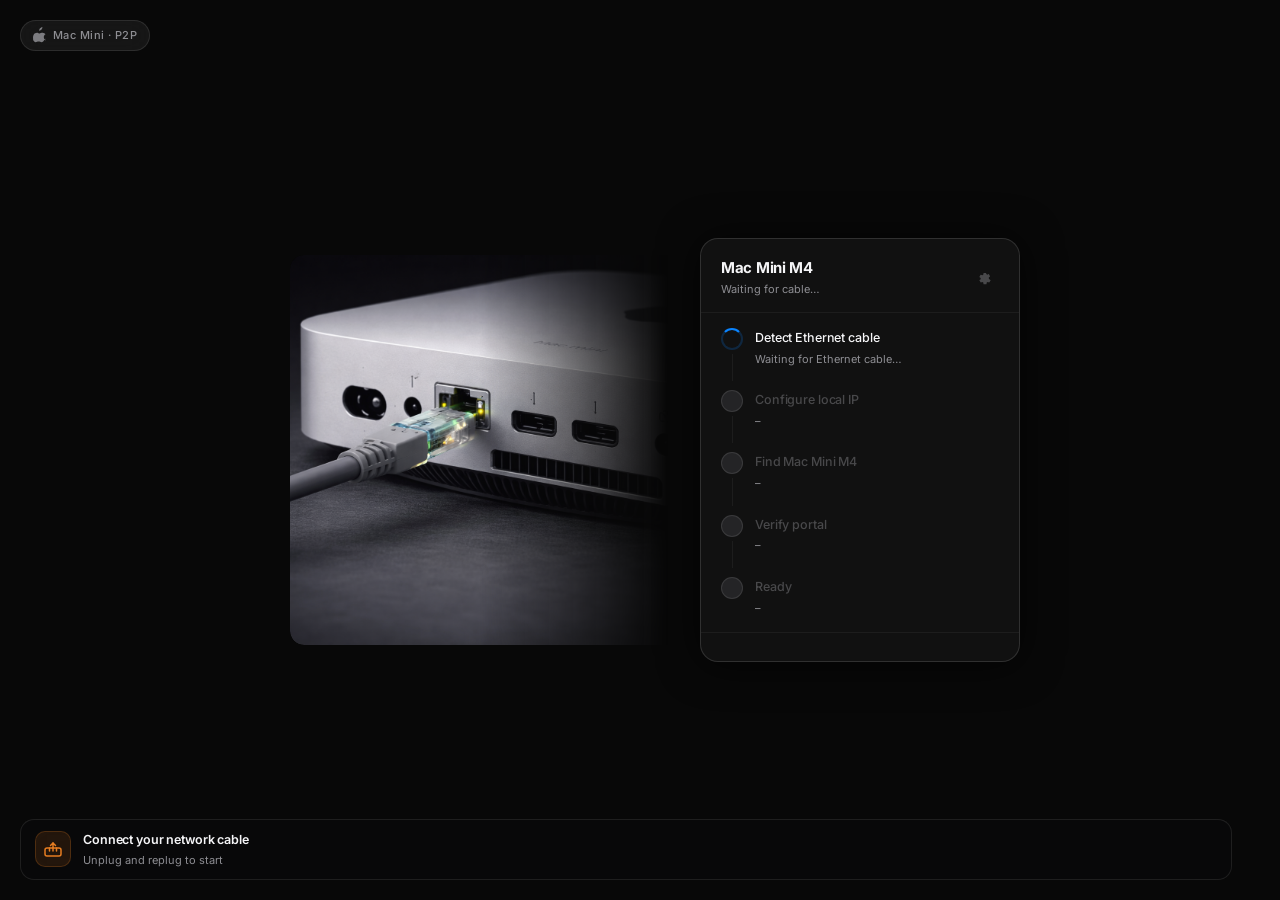
==== client/ui/index.html @ c8d5ee57 "Initial commit — M4Connect peer-to-peer Mac Mini monitor - client/: Windows tray app (Go) with local" ====
<!DOCTYPE html>
<html lang="en">
<head>
  <meta charset="UTF-8"/>
  <meta name="viewport" content="width=device-width, initial-scale=1.0"/>
  <title>M4Connect</title>
  <link rel="preconnect" href="https://fonts.googleapis.com"/>
  <link rel="preconnect" href="https://fonts.gstatic.com" crossorigin/>
  <link href="https://fonts.googleapis.com/css2?family=Inter:wght@400;500;600;700&family=JetBrains+Mono:wght@400;500&display=swap" rel="stylesheet"/>
  <link rel="stylesheet" href="style.css"/>
  <link rel="icon" type="image/png" href="icon/Ionic-Ionicons-Logo-apple.32.png"/>
</head>
<body>
  <div class="shell">

    <!-- LEFT — hero image -->
    <div class="hero">
      <div class="hero-frame">
        <img src="img/macmini.png" class="hero-img" alt="Mac Mini M4"/>
        <img src="img/Inser%C3%A7%C3%A3o%20repetida%20de%20cabo%20Ethernet.png" class="hero-img-cable" alt="Unplug and replug the cable"/>
      </div>
      <div class="hero-fade-right"></div>
      <div class="hero-fade-bottom"></div>
      <div class="hero-cable-card" id="hero-cable-text">
        <div class="hero-cable-icon-wrap">
          <svg width="20" height="20" viewBox="0 0 20 20" fill="none" stroke="currentColor" stroke-width="1.5" stroke-linecap="round" stroke-linejoin="round">
            <!-- Port body -->
            <rect x="2" y="9" width="16" height="8" rx="2"/>
            <!-- Pins -->
            <line x1="6.5"  y1="9" x2="6.5"  y2="12"/>
            <line x1="10"   y1="9" x2="10"   y2="12"/>
            <line x1="13.5" y1="9" x2="13.5" y2="12"/>
            <!-- Cable + arrow going down-in -->
            <line x1="10" y1="4" x2="10" y2="9"/>
            <polyline points="7.5,6.5 10,4 12.5,6.5"/>
          </svg>
        </div>
        <div class="hero-cable-copy">
          <span class="hero-cable-title">Connect your network cable</span>
          <span class="hero-cable-sub">Unplug and replug to start</span>
        </div>
      </div>
      <div class="hero-badge">
        <svg width="13" height="16" viewBox="0 0 14 17" fill="currentColor" style="opacity:.85">
          <path d="M13.17 12.17c-.28.65-.61 1.25-1 1.8-.52.74-.95 1.26-1.28 1.55-.51.47-1.06.71-1.65.72-.42 0-.93-.12-1.52-.36-.59-.24-1.14-.36-1.63-.36-.52 0-1.07.12-1.67.36-.6.24-1.08.37-1.46.38-.57.02-1.13-.23-1.67-.74-.36-.31-.81-.85-1.35-1.62C.4 13.1 0 12.1 0 11.06c0-1.1.24-2.05.72-2.83.38-.63.88-1.13 1.51-1.51.63-.37 1.31-.56 2.04-.57.4 0 .93.13 1.59.37.65.25 1.07.37 1.25.37.14 0 .6-.15 1.38-.44.74-.27 1.36-.39 1.88-.35 1.39.11 2.44.66 3.13 1.65-1.24.75-1.86 1.8-1.85 3.15.01 1.05.39 1.92 1.14 2.61.34.32.71.57 1.13.73l-.75.43zM10.1.34c0 .82-.3 1.59-.9 2.29-.72.84-1.59 1.33-2.54 1.25-.01-.1-.02-.2-.02-.31 0-.79.34-1.63.95-2.32C8.2.63 8.7.28 9.33.02c.26-.1.53-.16.77-.18.01.17.01.33 0 .5z"/>
        </svg>
        <span id="hero-badge-label">Mac Mini · P2P</span>
      </div>
    </div>

    <!-- RIGHT — control panel -->
    <div class="panel">

      <!-- Top bar -->
      <div class="panel-header">
        <div class="panel-header-left">
          <div class="device-name" id="device-name">Mac Mini M4</div>
          <div class="device-status" id="app-subtitle">Waiting for cable…</div>
        </div>
        <button class="gear-btn" onclick="openSettings()" title="Settings">
          <svg width="15" height="15" viewBox="0 0 15 15" fill="currentColor">
            <path d="M7.5 10a2.5 2.5 0 100-5 2.5 2.5 0 000 5zm4.3-1.45a4.9 4.9 0 00.05-.55c0-.19-.02-.38-.05-.55l1.18-.92a.28.28 0 00.07-.36l-1.12-1.94a.28.28 0 00-.34-.12l-1.39.56a4.6 4.6 0 00-.95-.55l-.21-1.48A.28.28 0 009.25 3h-2.5a.28.28 0 00-.28.24L6.26 4.72a4.6 4.6 0 00-.95.55l-1.39-.56a.28.28 0 00-.34.12L2.46 6.77a.28.28 0 00.07.36l1.18.92c-.03.17-.05.36-.05.55 0 .19.02.38.05.55l-1.18.92a.28.28 0 00-.07.36l1.12 1.94c.07.13.23.17.34.12l1.39-.56c.3.21.62.4.95.55l.21 1.48c.04.14.15.24.28.24h2.5c.13 0 .24-.1.28-.24l.21-1.48c.33-.15.65-.34.95-.55l1.39.56c.11.05.27.01.34-.12l1.12-1.94a.28.28 0 00-.07-.36l-1.18-.92z"/>
          </svg>
        </button>
      </div>

      <!-- Steps -->
      <div class="steps-list" id="state-progress">

        <div class="step-row" id="step-cable">
          <div class="step-icon-wrap">
            <div class="step-icon pending" id="icon-cable"></div>
          </div>
          <div class="step-text">
            <span class="step-label">Detect Ethernet cable</span>
            <span class="step-detail" id="detail-cable">Waiting…</span>
          </div>
        </div>

        <div class="step-row" id="step-ip">
          <div class="step-icon-wrap">
            <div class="step-icon pending" id="icon-ip"></div>
          </div>
          <div class="step-text">
            <span class="step-label">Configure local IP</span>
            <span class="step-detail" id="detail-ip">–</span>
          </div>
        </div>

        <div class="step-row" id="step-handshake">
          <div class="step-icon-wrap">
            <div class="step-icon pending" id="icon-handshake"></div>
          </div>
          <div class="step-text">
            <span class="step-label">Find Mac Mini M4</span>
            <span class="step-detail" id="detail-handshake">–</span>
          </div>
        </div>

        <div class="step-row" id="step-portal">
          <div class="step-icon-wrap">
            <div class="step-icon pending" id="icon-portal"></div>
          </div>
          <div class="step-text">
            <span class="step-label">Verify portal</span>
            <span class="step-detail" id="detail-portal">–</span>
          </div>
        </div>

        <div class="step-row last" id="step-ready">
          <div class="step-icon-wrap">
            <div class="step-icon pending" id="icon-ready"></div>
          </div>
          <div class="step-text">
            <span class="step-label">Ready</span>
            <span class="step-detail" id="detail-ready">–</span>
          </div>
        </div>

      </div>

      <!-- Connected card -->
      <div class="cc-card hidden" id="state-connected">

        <!-- Header -->
        <div class="cc-header">
          <div class="cc-header-left">
            <span class="cc-dot"></span>
            <div class="cc-identity">
              <span class="cc-name" id="cc-hostname">Mac Mini M4</span>
              <span class="cc-ip mono" id="cc-ip">–</span>
            </div>
            <span class="cc-badge">Connected</span>
          </div>
          <button class="cc-btn-vnc" onclick="doOpenVnc()">VNC</button>
        </div>

        <div class="cc-sep"></div>

        <!-- Stats -->
        <div class="cc-stats">
          <div class="cc-stat">
            <span class="cc-stat-val" id="cc-cpu">–</span>
            <span class="cc-stat-key">CPU</span>
          </div>
          <div class="cc-vdiv"></div>
          <div class="cc-stat">
            <span class="cc-stat-val" id="cc-mem">–</span>
            <span class="cc-stat-key">Memory</span>
          </div>
          <div class="cc-vdiv"></div>
          <div class="cc-stat">
            <span class="cc-stat-val" id="cc-temp">–</span>
            <span class="cc-stat-key">Temp</span>
          </div>
          <div class="cc-vdiv"></div>
          <div class="cc-stat">
            <span class="cc-stat-val" id="cc-ping">–</span>
            <span class="cc-stat-key">Ping</span>
          </div>
        </div>

        <!-- Uptime -->
        <div class="cc-uptime-row">
          <svg width="10" height="10" viewBox="0 0 10 10" fill="none" stroke="currentColor" stroke-width="1.3" stroke-linecap="round">
            <circle cx="5" cy="5" r="4"/>
            <polyline points="5,2.5 5,5 6.8,6.2"/>
          </svg>
          <span id="cc-uptime">–</span>
        </div>

        <div class="cc-sep"></div>

        <!-- Lost connection bar -->
        <div class="cc-lost hidden" id="cc-lost">
          <svg width="13" height="13" viewBox="0 0 13 13" fill="none" stroke="currentColor" stroke-width="1.4" stroke-linecap="round">
            <circle cx="6.5" cy="6.5" r="5.5"/>
            <line x1="6.5" y1="4" x2="6.5" y2="7"/>
            <circle cx="6.5" cy="9" r=".6" fill="currentColor" stroke="none"/>
          </svg>
          <span>Connection lost</span>
          <button onclick="doReconnect()">Retry</button>
        </div>

        <div class="cc-sep"></div>

        <!-- Sparkline -->
        <div class="cc-chart-wrap">
          <canvas id="cc-chart"></canvas>
          <span class="cc-chart-label">CPU · last 2 min</span>
        </div>

        <div class="cc-sep"></div>

        <!-- Disconnect -->
        <button class="cc-btn-disconnect" onclick="doDisconnect()">Disconnect</button>

        <div class="cc-sep"></div>

        <!-- Dashboard -->
        <button class="cc-btn-dashboard" onclick="doOpenPortal()">
          <svg width="13" height="13" viewBox="0 0 14 14" fill="currentColor" style="opacity:.7">
            <rect x="0" y="0" width="6" height="6" rx="1.5"/>
            <rect x="8" y="0" width="6" height="6" rx="1.5"/>
            <rect x="0" y="8" width="6" height="6" rx="1.5"/>
            <rect x="8" y="8" width="6" height="6" rx="1.5"/>
          </svg>
          Open Dashboard
          <svg width="11" height="11" viewBox="0 0 11 11" fill="none" stroke="currentColor" stroke-width="1.6" stroke-linecap="round" style="margin-left:auto">
            <path d="M2 5.5h7M5.5 2l3.5 3.5-3.5 3.5"/>
          </svg>
        </button>

      </div>

      <!-- Spacer -->
      <div style="flex:1"></div>

      <!-- Bottom bar -->
      <div class="panel-footer">
        <span class="footer-hint" id="state-idle">Plug in the Cat8 cable to start</span>
        <button class="btn-retry hidden" id="btn-manual" onclick="startConnection()">Connect manually</button>
      </div>

    </div><!-- /panel -->
  </div><!-- /shell -->

  <!-- Log footer -->
  <div class="log-footer" id="log-footer"></div>

  <!-- Settings overlay -->
  <div class="overlay hidden" id="settings-overlay">
    <div class="settings-modal">

      <!-- Header -->
      <div class="modal-header">
        <div class="modal-header-icon">
          <svg width="16" height="16" viewBox="0 0 15 15" fill="currentColor">
            <path d="M7.5 10a2.5 2.5 0 100-5 2.5 2.5 0 000 5zm4.3-1.45a4.9 4.9 0 00.05-.55c0-.19-.02-.38-.05-.55l1.18-.92a.28.28 0 00.07-.36l-1.12-1.94a.28.28 0 00-.34-.12l-1.39.56a4.6 4.6 0 00-.95-.55l-.21-1.48A.28.28 0 009.25 3h-2.5a.28.28 0 00-.28.24L6.26 4.72a4.6 4.6 0 00-.95.55l-1.39-.56a.28.28 0 00-.34.12L2.46 6.77a.28.28 0 00.07.36l1.18.92c-.03.17-.05.36-.05.55 0 .19.02.38.05.55l-1.18.92a.28.28 0 00-.07.36l1.12 1.94c.07.13.23.17.34.12l1.39-.56c.3.21.62.4.95.55l.21 1.48c.04.14.15.24.28.24h2.5c.13 0 .24-.1.28-.24l.21-1.48c.33-.15.65-.34.95-.55l1.39.56c.11.05.27.01.34-.12l1.12-1.94a.28.28 0 00-.07-.36l-1.18-.92z"/>
          </svg>
        </div>
        <div>
          <div class="modal-title">Settings</div>
          <div class="modal-subtitle">Mac Mini M4 Connection</div>
        </div>
        <button class="modal-close" onclick="closeSettings()">
          <svg width="10" height="10" viewBox="0 0 10 10" fill="currentColor">
            <path d="M1 1l8 8M9 1L1 9" stroke="currentColor" stroke-width="1.5" stroke-linecap="round"/>
          </svg>
        </button>
      </div>

      <!-- Divider -->
      <div class="modal-divider"></div>

      <!-- Fields -->
      <div class="modal-body">
        <div class="modal-field">
          <div class="modal-field-label">Server token</div>
          <div class="modal-field-desc">Key generated by the agent on Mac Mini</div>
          <input type="text" class="modal-input" id="input-token" placeholder="Paste token here…" autocomplete="off" spellcheck="false"/>
        </div>
        <div class="modal-field">
          <div class="modal-field-label">P2P Network</div>
          <div class="modal-field-desc">Point-to-point subnet prefix</div>
          <input type="text" class="modal-input" id="input-subnet" placeholder="10.10.10" autocomplete="off" oninput="updateSubnetPreview()"/>
          <div class="subnet-preview" id="subnet-preview"></div>
        </div>
      </div>

      <!-- Divider -->
      <div class="modal-divider"></div>

      <!-- Actions -->
      <div class="modal-footer">
        <button class="modal-btn-cancel" onclick="closeSettings()">Cancel</button>
        <button class="modal-btn-save" onclick="saveSettings()">Save</button>
      </div>

    </div>
  </div>

  <!-- Portal screen (replaces shell after connection) -->
  <div class="portal-screen hidden" id="state-portal">
    <div class="portal-topbar">
      <div class="portal-topbar-left">
        <div class="portal-dot"></div>
        <span class="portal-device-label" id="portal-device-label">Mac Mini M4</span>
        <span class="portal-connected-label">Connected</span>
      </div>
      <div class="portal-topbar-right">
        <button class="portal-btn-vnc" onclick="doOpenVnc()">VNC</button>
      </div>
    </div>
    <iframe id="portal-frame" src="" frameborder="0" allowfullscreen></iframe>
  </div>

  <script src="app.js"></script>
</body>
</html>
---- client/ui/style.css ----
*,*::before,*::after{box-sizing:border-box;margin:0;padding:0}

:root {
  --bg:       #080808;
  --surface:  #141414;
  --s2:       #1c1c1e;
  --s3:       #242426;
  --border:   rgba(255,255,255,0.08);
  --border-2: rgba(255,255,255,0.05);
  --text:     #f5f5f7;
  --text-2:   #8e8e93;
  --text-3:   #48484a;
  --accent:   #0a84ff;
  --green:    #30d158;
  --red:      #ff453a;
  --r:        14px;
  --r-sm:     10px;
  --font:     "Inter", -apple-system, BlinkMacSystemFont, "Segoe UI", system-ui, sans-serif;
  --mono:     "JetBrains Mono", "SF Mono", "Consolas", "Menlo", monospace;
}

html, body {
  height: 100%;
  background: var(--bg);
  color: var(--text);
  font-family: var(--font);
  font-size: 14px;
  line-height: 1.5;
  overflow: hidden;
  user-select: none;
}

/* ── Shell (split layout) ──────────────────────────────────────────────────── */
.shell {
  display: flex;
  height: 100vh;
  width: 100vw;
  align-items: center;
  justify-content: center;
  gap: 0;
}

/* ── Hero (left half — image) ──────────────────────────────────────────────── */
.hero {
  flex: 0 0 480px;
  display: flex;
  align-items: center;
  justify-content: center;
}

.hero-frame {
  position: relative;
  width: 420px;
  border-radius: 14px;
  overflow: hidden;
  -webkit-mask-image: linear-gradient(to right, black 45%, transparent 90%);
  mask-image: linear-gradient(to right, black 45%, transparent 90%);
}

.hero-img {
  width: 100%;
  display: block;
  object-fit: cover;
}

.hero-cable-card {
  position: absolute;
  bottom: 20px;
  left: 20px;
  right: 48px;
  display: flex;
  align-items: center;
  gap: 12px;
  padding: 11px 14px;
  background: rgba(10,10,12,0.55);
  border: 1px solid rgba(255,255,255,0.09);
  border-radius: 14px;
  backdrop-filter: blur(18px);
  -webkit-backdrop-filter: blur(18px);
  opacity: 1;
  transition: opacity .7s ease;
  pointer-events: none;
}

.hero-cable-card.faded {
  opacity: 0;
}

.hero-cable-icon-wrap {
  width: 36px;
  height: 36px;
  border-radius: 10px;
  background: rgba(230,126,34,0.12);
  border: 1px solid rgba(230,126,34,0.22);
  display: flex;
  align-items: center;
  justify-content: center;
  flex-shrink: 0;
  color: #e67e22;
  animation: cable-pulse 2.2s ease-in-out infinite;
}

@keyframes cable-pulse {
  0%, 100% { box-shadow: 0 0 0 0 rgba(230,126,34,0.0); }
  50%       { box-shadow: 0 0 0 5px rgba(230,126,34,0.12); }
}

.hero-cable-copy {
  display: flex;
  flex-direction: column;
  gap: 2px;
  min-width: 0;
}

.hero-cable-title {
  font-size: 12.5px;
  font-weight: 600;
  letter-spacing: -0.01em;
  color: var(--text);
}

.hero-cable-sub {
  font-size: 11px;
  font-weight: 400;
  color: var(--text-2);
}

.hero-img-cable {
  position: absolute;
  inset: 0;
  width: 100%;
  height: 100%;
  object-fit: cover;
  opacity: 1;
  transition: opacity .7s ease;
  border-radius: 14px;
}

.hero-img-cable.faded {
  opacity: 0;
  pointer-events: none;
}

/* Subtle right edge fade into panel border */
.hero-fade-right {
  position: absolute;
  top: 0;
  right: 0;
  bottom: 0;
  width: 32px;
  background: linear-gradient(to right, transparent, var(--bg));
  pointer-events: none;
}

/* No bottom fade needed for framed image */
.hero-fade-bottom { display: none; }

/* P2P badge at bottom-left of hero */
.hero-badge {
  position: absolute;
  top: 20px;
  left: 20px;
  display: flex;
  align-items: center;
  gap: 7px;
  padding: 6px 12px;
  background: rgba(255,255,255,0.06);
  border: 1px solid rgba(255,255,255,0.1);
  border-radius: 20px;
  backdrop-filter: blur(12px);
  -webkit-backdrop-filter: blur(12px);
  font-size: 11px;
  font-weight: 500;
  color: var(--text-2);
  letter-spacing: 0.04em;
}

.hero-badge-dot {
  width: 6px;
  height: 6px;
  border-radius: 50%;
  background: var(--green);
  box-shadow: 0 0 6px var(--green);
  animation: pulse-dot 2.5s ease-in-out infinite;
}

.os-icon {
  color: var(--text-3);
  flex-shrink: 0;
  margin-right: 2px;
}

@keyframes pulse-dot {
  0%, 100% { opacity: 1; }
  50%       { opacity: 0.4; }
}

/* ── Panel (right half — controls) ────────────────────────────────────────── */
.panel {
  flex: 0 0 320px;
  display: flex;
  flex-direction: column;
  background: #111111;
  border: 1px solid rgba(255,255,255,0.13);
  border-radius: 18px;
  min-height: 0;
  margin-left: -40px;
  z-index: 1;
  box-shadow: 0 2px 40px rgba(0,0,0,0.7);
  overflow: hidden;
}

/* ── Panel header ──────────────────────────────────────────────────────────── */
.panel-header {
  display: flex;
  align-items: center;
  justify-content: space-between;
  padding: 18px 20px 14px;
  border-bottom: 1px solid var(--border-2);
  flex-shrink: 0;
}

.panel-header-left {
  display: flex;
  flex-direction: column;
  gap: 2px;
}

.device-name {
  font-size: 15px;
  font-weight: 700;
  letter-spacing: -0.02em;
  color: var(--text);
}

.device-status {
  font-size: 11px;
  font-weight: 400;
  color: var(--text-2);
}

.gear-btn {
  background: none;
  border: none;
  color: var(--text-3);
  cursor: pointer;
  padding: 7px;
  border-radius: 8px;
  transition: background .15s, color .15s;
  display: flex;
  align-items: center;
  flex-shrink: 0;
}
.gear-btn:hover { background: var(--s2); color: var(--text-2); }

/* ── Steps list ────────────────────────────────────────────────────────────── */
.steps-list {
  display: flex;
  flex-direction: column;
  padding: 6px 0;
  flex-shrink: 0;
}

.step-row {
  display: flex;
  align-items: stretch;
  gap: 12px;
  padding: 0 20px;
}

/* Connector line between icon and next row */
.step-icon-wrap {
  display: flex;
  flex-direction: column;
  align-items: center;
  flex-shrink: 0;
  width: 22px;
}

/* Vertical line below icon (except last) */
.step-row:not(.last) .step-icon-wrap::after {
  content: "";
  width: 1px;
  flex: 1;
  min-height: 14px;
  background: var(--border-2);
  margin: 4px 0 0;
}

/* Text block */
.step-text {
  display: flex;
  flex-direction: column;
  padding: 10px 0 14px;
  flex: 1;
  gap: 3px;
}

.step-row.last .step-text {
  padding-bottom: 10px;
}

/* Step icons */
.step-icon {
  width: 22px;
  height: 22px;
  border-radius: 50%;
  display: flex;
  align-items: center;
  justify-content: center;
  flex-shrink: 0;
  position: relative;
  margin-top: 9px;
}

.step-icon.pending {
  background: var(--s3);
  border: 1.5px solid rgba(255,255,255,0.1);
}

/* Spinner */
.step-icon.waiting {
  background: transparent;
  border: 2px solid rgba(10,132,255,0.2);
  border-top-color: var(--accent);
  animation: spin .75s linear infinite;
}

.step-icon.done {
  background: var(--green);
  border: 1.5px solid var(--green);
}
.step-icon.done::after {
  content: "";
  width: 6px;
  height: 3.5px;
  border-left: 1.5px solid #000;
  border-bottom: 1.5px solid #000;
  transform: rotate(-45deg) translate(0.5px, -0.5px);
  display: block;
}

.step-icon.error {
  background: var(--red);
  border: 1.5px solid var(--red);
}
.step-icon.error::before,
.step-icon.error::after {
  content: "";
  position: absolute;
  width: 9px;
  height: 1.5px;
  background: #fff;
  border-radius: 1px;
}
.step-icon.error::before { transform: rotate(45deg); }
.step-icon.error::after  { transform: rotate(-45deg); }

/* Text */
.step-label {
  font-size: 12.5px;
  font-weight: 500;
  letter-spacing: -0.01em;
  color: var(--text-3);
  transition: color .2s;
}

.step-row:has(.step-icon.waiting) .step-label,
.step-row:has(.step-icon.done) .step-label,
.step-row:has(.step-icon.error) .step-label {
  color: var(--text);
}

.step-detail {
  font-size: 11px;
  font-weight: 400;
  color: var(--text-2);
  min-height: 15px;
  font-variant-numeric: tabular-nums;
}

/* ── Connected card ────────────────────────────────────────────────────────── */
.cc-card {
  margin: 10px 14px;
  background: var(--s2);
  border: 1px solid var(--border);
  border-radius: var(--r);
  overflow: hidden;
  flex-shrink: 0;
  animation: slide-up .4s cubic-bezier(.34,1.56,.64,1);
}

.cc-sep {
  height: 1px;
  background: var(--border-2);
}

/* Header row */
.cc-header {
  display: flex;
  align-items: center;
  justify-content: space-between;
  padding: 13px 14px 11px;
}

.cc-header-left {
  display: flex;
  align-items: center;
  gap: 8px;
  min-width: 0;
}

.cc-dot {
  width: 7px;
  height: 7px;
  border-radius: 50%;
  background: var(--green);
  box-shadow: 0 0 6px var(--green);
  flex-shrink: 0;
  animation: pulse-dot 2.5s ease-in-out infinite;
}

.cc-identity {
  display: flex;
  flex-direction: column;
  gap: 1px;
  min-width: 0;
}

.cc-name {
  font-size: 13px;
  font-weight: 700;
  letter-spacing: -0.02em;
  color: var(--text);
  white-space: nowrap;
  overflow: hidden;
  text-overflow: ellipsis;
}

.cc-ip {
  font-size: 10.5px;
  font-family: var(--mono);
  color: #636366;
}

.mono {
  font-family: var(--mono);
}

.cc-badge {
  font-size: 10px;
  font-weight: 600;
  letter-spacing: 0.01em;
  color: var(--green);
  background: rgba(48,209,88,0.1);
  border: 1px solid rgba(48,209,88,0.18);
  border-radius: 20px;
  padding: 2px 7px;
  white-space: nowrap;
  flex-shrink: 0;
}

.cc-btn-vnc {
  background: var(--s3);
  border: 1px solid var(--border);
  color: var(--text-2);
  font-size: 11.5px;
  font-weight: 600;
  padding: 5px 11px;
  border-radius: 7px;
  cursor: pointer;
  font-family: var(--font);
  transition: opacity .15s;
  flex-shrink: 0;
}
.cc-btn-vnc:hover { opacity: .8; }

/* Stats row */
.cc-stats {
  display: flex;
  align-items: center;
  padding: 11px 14px;
  gap: 0;
}

.cc-stat {
  display: flex;
  flex-direction: column;
  align-items: center;
  gap: 3px;
  flex: 1;
}

.cc-stat-val {
  font-size: 19px;
  font-weight: 700;
  letter-spacing: -0.03em;
  color: var(--text);
  font-variant-numeric: tabular-nums;
  line-height: 1;
}

.cc-stat-key {
  font-size: 9px;
  font-weight: 500;
  color: var(--text-2);
  text-transform: uppercase;
  letter-spacing: 0.09em;
}

.cc-vdiv {
  width: 1px;
  height: 30px;
  background: var(--border-2);
  flex-shrink: 0;
}

/* Uptime row */
.cc-uptime-row {
  display: flex;
  align-items: center;
  gap: 5px;
  padding: 5px 14px 7px;
  font-size: 10.5px;
  color: var(--text-3);
}

/* Lost connection */
.cc-lost {
  display: flex;
  align-items: center;
  gap: 7px;
  padding: 8px 14px;
  font-size: 11.5px;
  color: #ff6961;
  background: rgba(255,69,58,0.06);
}
.cc-lost span { flex: 1; }
.cc-lost button {
  background: rgba(255,69,58,0.12);
  border: 1px solid rgba(255,69,58,0.2);
  color: #ff453a;
  font-size: 11px;
  font-weight: 600;
  padding: 4px 10px;
  border-radius: 6px;
  cursor: pointer;
  font-family: var(--font);
}
.cc-lost button:hover { background: rgba(255,69,58,0.2); }

/* Disconnect button */
.cc-btn-disconnect {
  width: 100%;
  padding: 9px 14px;
  background: transparent;
  border: none;
  color: var(--text-3);
  font-size: 11.5px;
  font-weight: 500;
  font-family: var(--font);
  cursor: pointer;
  text-align: left;
  transition: color .15s, background .15s;
}
.cc-btn-disconnect:hover { color: #ff453a; background: rgba(255,69,58,0.05); }

/* Sparkline */
.cc-chart-wrap {
  position: relative;
  height: 76px;
  overflow: hidden;
}

.cc-chart-wrap canvas {
  position: absolute;
  top: 0; left: 0;
  width: 100% !important;
  height: 100% !important;
  display: block;
}

.cc-chart-label {
  position: absolute;
  bottom: 7px;
  left: 12px;
  font-size: 9px;
  color: var(--text-3);
  text-transform: uppercase;
  letter-spacing: 0.06em;
  pointer-events: none;
}

/* Dashboard button */
.cc-btn-dashboard {
  display: flex;
  align-items: center;
  gap: 7px;
  width: 100%;
  padding: 11px 14px;
  background: transparent;
  border: none;
  color: var(--accent);
  font-size: 13px;
  font-weight: 600;
  letter-spacing: -0.01em;
  font-family: var(--font);
  cursor: pointer;
  transition: background .15s;
  text-align: left;
}
.cc-btn-dashboard:hover { background: rgba(10,132,255,0.07); }

/* ── Error bar ─────────────────────────────────────────────────────────────── */
.error-bar {
  display: flex;
  align-items: center;
  justify-content: space-between;
  gap: 12px;
  margin: 0 16px 8px;
  padding: 11px 14px;
  background: rgba(255,69,58,0.07);
  border: 1px solid rgba(255,69,58,0.18);
  border-radius: var(--r-sm);
  font-size: 12px;
  color: #ff6961;
  flex-shrink: 0;
}
.error-bar button {
  background: var(--red);
  border: none;
  color: #fff;
  font-size: 11.5px;
  font-weight: 600;
  padding: 5px 12px;
  border-radius: 6px;
  cursor: pointer;
  white-space: nowrap;
  font-family: var(--font);
  flex-shrink: 0;
}
.error-bar button:hover { opacity: .85; }

/* ── Panel footer ──────────────────────────────────────────────────────────── */
.panel-footer {
  padding: 14px 20px;
  border-top: 1px solid var(--border-2);
  display: flex;
  align-items: center;
  justify-content: center;
  flex-shrink: 0;
}

.footer-hint {
  font-size: 12px;
  color: var(--text-3);
  text-align: center;
}

.btn-retry {
  background: none;
  border: 1px solid var(--border);
  color: var(--accent);
  font-size: 12.5px;
  font-weight: 500;
  padding: 8px 18px;
  border-radius: var(--r-sm);
  cursor: pointer;
  font-family: var(--font);
  transition: background .15s;
}
.btn-retry:hover { background: rgba(10,132,255,0.08); }

/* ── Settings overlay ──────────────────────────────────────────────────────── */
.overlay {
  position: fixed;
  inset: 0;
  background: rgba(0,0,0,0.55);
  backdrop-filter: blur(12px);
  -webkit-backdrop-filter: blur(12px);
  z-index: 100;
  display: flex;
  align-items: center;
  justify-content: center;
}

.settings-modal {
  width: 380px;
  background: rgba(28,28,30,0.92);
  border: 1px solid rgba(255,255,255,0.12);
  border-radius: 20px;
  overflow: hidden;
  box-shadow:
    0 0 0 0.5px rgba(255,255,255,0.06),
    0 32px 80px rgba(0,0,0,0.7);
  animation: modal-in .22s cubic-bezier(.34,1.4,.64,1);
}

@keyframes modal-in {
  from { opacity: 0; transform: scale(0.95) translateY(6px); }
  to   { opacity: 1; transform: scale(1)    translateY(0);   }
}

/* Header */
.modal-header {
  display: flex;
  align-items: center;
  gap: 12px;
  padding: 18px 18px 16px;
}

.modal-header-icon {
  width: 34px;
  height: 34px;
  border-radius: 9px;
  background: var(--s3);
  border: 1px solid var(--border);
  display: flex;
  align-items: center;
  justify-content: center;
  color: var(--text-2);
  flex-shrink: 0;
}

.modal-title {
  font-size: 14px;
  font-weight: 600;
  color: var(--text);
  letter-spacing: -0.01em;
}

.modal-subtitle {
  font-size: 11.5px;
  color: var(--text-2);
  margin-top: 1px;
}

.modal-close {
  margin-left: auto;
  width: 26px;
  height: 26px;
  border-radius: 50%;
  background: var(--s3);
  border: 1px solid var(--border);
  color: var(--text-3);
  display: flex;
  align-items: center;
  justify-content: center;
  cursor: pointer;
  transition: background .15s, color .15s;
  flex-shrink: 0;
}
.modal-close:hover { background: var(--s2); color: var(--text-2); }
.modal-close svg { display: block; }

/* Divider */
.modal-divider {
  height: 1px;
  background: var(--border-2);
  margin: 0;
}

/* Body */
.modal-body {
  display: flex;
  flex-direction: column;
  gap: 0;
}

.modal-field {
  padding: 14px 18px;
  border-bottom: 1px solid var(--border-2);
}
.modal-field:last-child { border-bottom: none; }

.modal-field-label {
  font-size: 12.5px;
  font-weight: 600;
  color: var(--text);
  margin-bottom: 2px;
}

.modal-field-desc {
  font-size: 11px;
  color: var(--text-2);
  margin-bottom: 10px;
  line-height: 1.5;
}

.modal-input {
  width: 100%;
  background: rgba(255,255,255,0.05);
  border: 1px solid rgba(255,255,255,0.1);
  border-radius: 9px;
  color: var(--text);
  font-size: 13px;
  padding: 9px 12px;
  outline: none;
  font-family: var(--font);
  transition: border-color .15s, background .15s;
}
.modal-input:focus {
  border-color: var(--accent);
  background: rgba(10,132,255,0.06);
}
.modal-input::placeholder { color: var(--text-3); }

.subnet-preview {
  display: flex;
  flex-direction: column;
  gap: 4px;
  margin-top: 10px;
  padding: 10px 12px;
  background: rgba(255,255,255,0.03);
  border: 1px solid var(--border-2);
  border-radius: 9px;
  font-size: 11.5px;
  font-variant-numeric: tabular-nums;
}
.subnet-preview:empty { display: none; }

.subnet-preview-row {
  display: flex;
  align-items: center;
  justify-content: space-between;
  gap: 8px;
}

.subnet-preview-label {
  color: var(--text-2);
  display: flex;
  align-items: center;
  gap: 6px;
}

.subnet-preview-dot {
  width: 5px;
  height: 5px;
  border-radius: 50%;
  flex-shrink: 0;
}

.subnet-preview-ip {
  font-weight: 500;
  color: var(--text);
  letter-spacing: 0.01em;
}

.subnet-preview-badge {
  font-size: 10px;
  color: var(--text-3);
  background: var(--s3);
  border: 1px solid var(--border-2);
  border-radius: 4px;
  padding: 1px 5px;
}

.subnet-preview.invalid .subnet-preview-ip { color: var(--red); }

/* Footer */
.modal-footer {
  display: flex;
  gap: 8px;
  padding: 14px 18px;
  justify-content: flex-end;
}

.modal-btn-cancel {
  background: var(--s3);
  border: 1px solid var(--border);
  color: var(--text-2);
  font-size: 13px;
  font-weight: 500;
  padding: 8px 16px;
  border-radius: 9px;
  cursor: pointer;
  font-family: var(--font);
  transition: background .15s;
}
.modal-btn-cancel:hover { background: var(--s2); }

.modal-btn-save {
  background: var(--accent);
  border: none;
  color: #fff;
  font-size: 13px;
  font-weight: 600;
  padding: 8px 20px;
  border-radius: 9px;
  cursor: pointer;
  font-family: var(--font);
  transition: opacity .15s;
}
.modal-btn-save:hover { opacity: .85; }

/* ── Log footer ────────────────────────────────────────────────────────────── */
.log-footer {
  position: fixed;
  bottom: 14px;
  left: 24px;
  right: 24px;
  display: flex;
  flex-direction: column;
  gap: 2px;
  pointer-events: none;
  z-index: 10;
}

.log-footer-entry {
  font-family: var(--mono);
  font-size: 10px;
  line-height: 1.6;
  color: rgba(255,255,255,0.12);
  white-space: nowrap;
  overflow: hidden;
  text-overflow: ellipsis;
  transition: color .3s;
}

/* Opacidade crescente — última linha mais visível */
.log-footer-entry:last-child       { color: rgba(255,255,255,0.45); }
.log-footer-entry:nth-last-child(2){ color: rgba(255,255,255,0.22); }
.log-footer-entry:nth-last-child(3){ color: rgba(255,255,255,0.12); }
.log-footer-entry:nth-last-child(4){ color: rgba(255,255,255,0.06); }

/* ── Portal screen ─────────────────────────────────────────────────────────── */
.portal-screen {
  position: fixed;
  inset: 0;
  z-index: 50;
  display: flex;
  flex-direction: column;
  background: var(--bg);
  animation: fade-in .3s ease;
}

.portal-topbar {
  height: 40px;
  flex-shrink: 0;
  background: #111111;
  border-bottom: 1px solid rgba(255,255,255,0.08);
  display: flex;
  align-items: center;
  justify-content: space-between;
  padding: 0 16px;
}

.portal-topbar-left {
  display: flex;
  align-items: center;
  gap: 8px;
}

.portal-dot {
  width: 7px;
  height: 7px;
  border-radius: 50%;
  background: var(--green);
  box-shadow: 0 0 6px var(--green);
  flex-shrink: 0;
}

.portal-device-label {
  font-size: 12.5px;
  font-weight: 600;
  color: var(--text);
}

.portal-connected-label {
  font-size: 11.5px;
  color: var(--text-2);
}

.portal-btn-vnc {
  background: var(--s3);
  border: 1px solid var(--border);
  color: var(--text-2);
  font-size: 11.5px;
  font-weight: 600;
  padding: 5px 11px;
  border-radius: 7px;
  cursor: pointer;
  font-family: var(--font);
  transition: opacity .15s;
}
.portal-btn-vnc:hover { opacity: .8; }

#portal-frame {
  flex: 1;
  width: 100%;
  border: none;
  background: var(--bg);
}

@keyframes fade-in {
  from { opacity: 0; }
  to   { opacity: 1; }
}

/* ── Utilities ─────────────────────────────────────────────────────────────── */
.hidden { display: none !important; }

/* ── Animations ────────────────────────────────────────────────────────────── */
@keyframes spin {
  to { transform: rotate(360deg); }
}

@keyframes slide-up {
  from { transform: translateY(12px); opacity: 0; }
  to   { transform: translateY(0);    opacity: 1; }
}

/* ── Scrollbar ─────────────────────────────────────────────────────────────── */
::-webkit-scrollbar { width: 5px; }
::-webkit-scrollbar-track { background: transparent; }
::-webkit-scrollbar-thumb { background: var(--border); border-radius: 3px; }
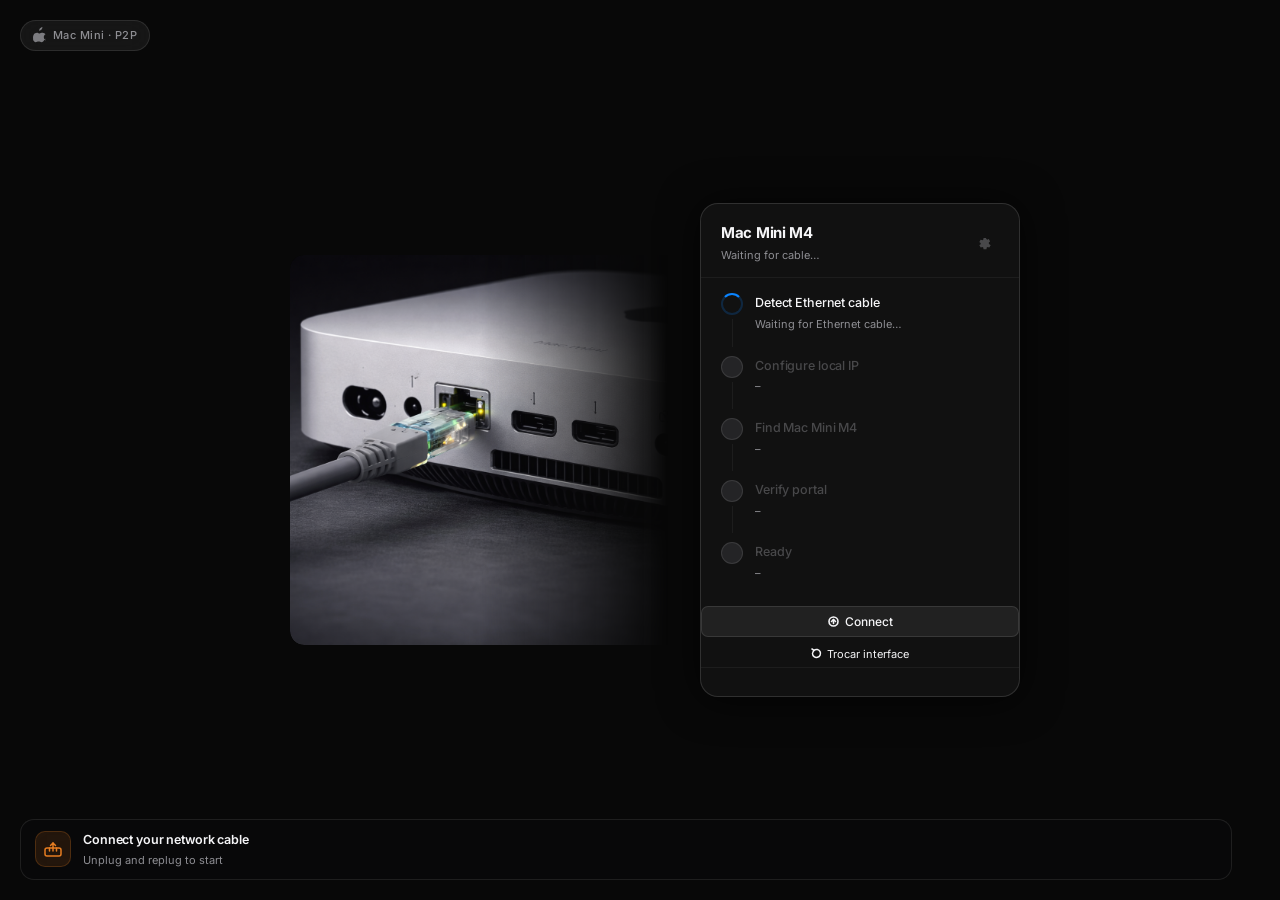
==== commit e00c0a1e: "feat: add Connect button and reset-interface to progress panel - Connect button allows reconnecting " ====
--- a/client/ui/index.html
+++ b/client/ui/index.html
@@ -119,6 +119,25 @@
 
       </div>
 
+      <!-- Actions below steps (visible during progress) -->
+      <div class="progress-actions hidden" id="reset-iface-row">
+        <button class="connect-btn" id="connect-btn" onclick="startConnection()">
+          <svg width="11" height="11" viewBox="0 0 11 11" fill="none" stroke="currentColor" stroke-width="1.6" stroke-linecap="round" stroke-linejoin="round">
+            <circle cx="5.5" cy="5.5" r="4.5"/>
+            <polyline points="3.5,5.5 5.5,3.5 7.5,5.5"/>
+            <line x1="5.5" y1="3.5" x2="5.5" y2="7.5"/>
+          </svg>
+          Connect
+        </button>
+        <button class="reset-iface-btn" onclick="resetIface()">
+          <svg width="11" height="11" viewBox="0 0 11 11" fill="none" stroke="currentColor" stroke-width="1.5" stroke-linecap="round" stroke-linejoin="round">
+            <path d="M1.5 5.5A4 4 0 1 0 3 2.3"/>
+            <polyline points="1,1 3,2.3 1.8,4.4"/>
+          </svg>
+          Trocar interface
+        </button>
+      </div>
+
       <!-- Connected card -->
       <div class="cc-card hidden" id="state-connected">
 
@@ -151,7 +170,7 @@
           <div class="cc-vdiv"></div>
           <div class="cc-stat">
             <span class="cc-stat-val" id="cc-temp">–</span>
-            <span class="cc-stat-key">Temp</span>
+            <span class="cc-stat-key">TDP</span>
           </div>
           <div class="cc-vdiv"></div>
           <div class="cc-stat">
--- a/client/ui/style.css
+++ b/client/ui/style.css
@@ -300,6 +300,55 @@
   padding-bottom: 10px;
 }
 
+/* Progress actions (Connect + Trocar interface) */
+.progress-actions {
+  display: flex;
+  flex-direction: column;
+  align-items: center;
+  gap: 6px;
+  padding: 8px 0 2px;
+}
+.connect-btn {
+  display: flex;
+  align-items: center;
+  gap: 6px;
+  background: rgba(255,255,255,.07);
+  border: 1px solid rgba(255,255,255,.1);
+  color: var(--text2);
+  font-size: 12px;
+  font-weight: 500;
+  font-family: var(--font);
+  cursor: pointer;
+  padding: 7px 18px;
+  border-radius: 7px;
+  width: 100%;
+  justify-content: center;
+  transition: background .15s, color .15s, border-color .15s;
+}
+.connect-btn:hover {
+  background: rgba(255,255,255,.12);
+  border-color: rgba(255,255,255,.18);
+  color: var(--text);
+}
+.reset-iface-btn {
+  display: flex;
+  align-items: center;
+  gap: 5px;
+  background: none;
+  border: none;
+  color: var(--text3);
+  font-size: 11px;
+  font-family: var(--font);
+  cursor: pointer;
+  padding: 4px 8px;
+  border-radius: 5px;
+  transition: color .15s, background .15s;
+}
+.reset-iface-btn:hover {
+  color: var(--text2);
+  background: rgba(255,255,255,.05);
+}
+
 /* Step icons */
 .step-icon {
   width: 22px;
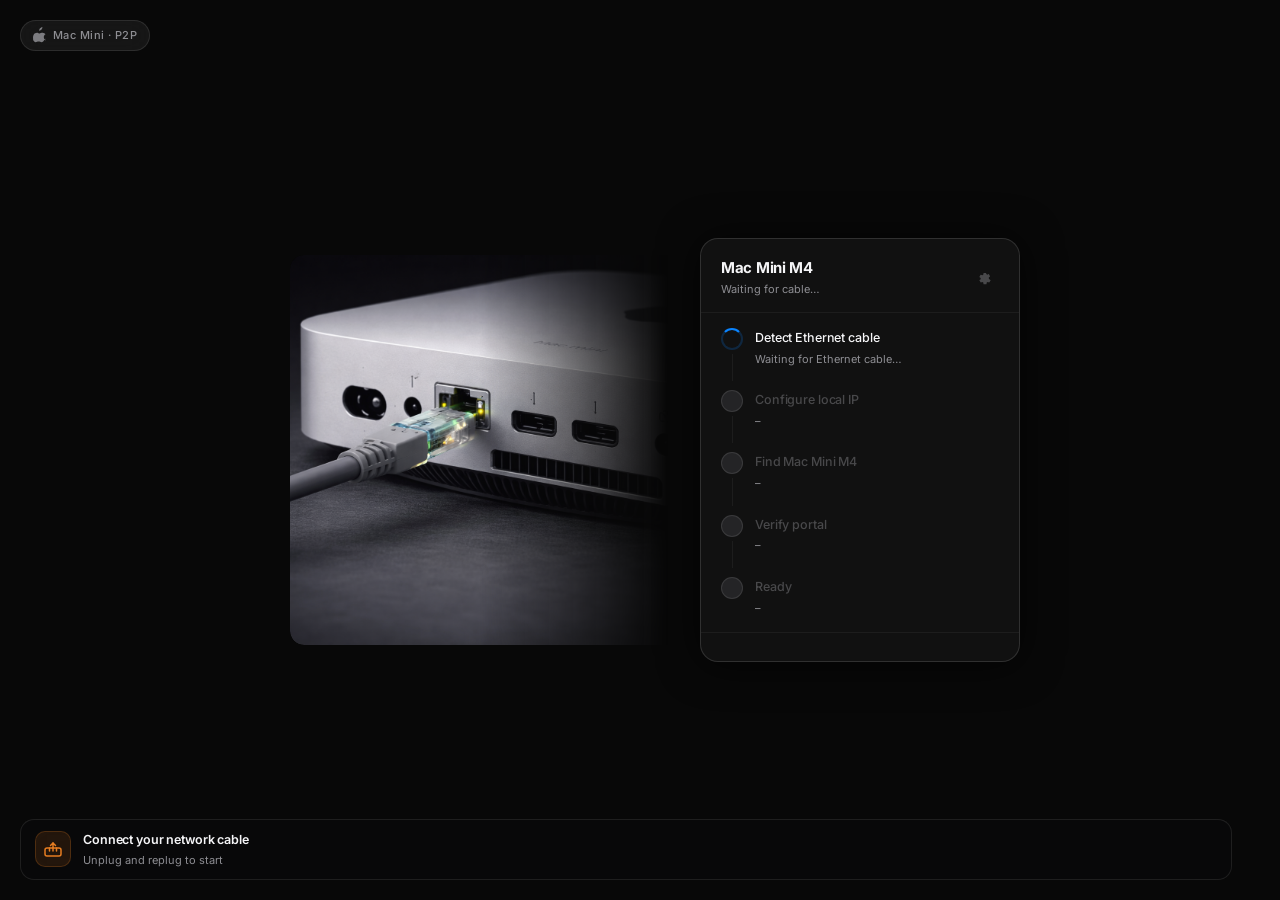
==== commit 43d96f91: "feat: add Reconectar button on disconnect card After disconnecting, the card stays visible showing t" ====
--- a/client/ui/index.html
+++ b/client/ui/index.html
@@ -119,25 +119,6 @@
 
       </div>
 
-      <!-- Actions below steps (visible during progress) -->
-      <div class="progress-actions hidden" id="reset-iface-row">
-        <button class="connect-btn" id="connect-btn" onclick="startConnection()">
-          <svg width="11" height="11" viewBox="0 0 11 11" fill="none" stroke="currentColor" stroke-width="1.6" stroke-linecap="round" stroke-linejoin="round">
-            <circle cx="5.5" cy="5.5" r="4.5"/>
-            <polyline points="3.5,5.5 5.5,3.5 7.5,5.5"/>
-            <line x1="5.5" y1="3.5" x2="5.5" y2="7.5"/>
-          </svg>
-          Connect
-        </button>
-        <button class="reset-iface-btn" onclick="resetIface()">
-          <svg width="11" height="11" viewBox="0 0 11 11" fill="none" stroke="currentColor" stroke-width="1.5" stroke-linecap="round" stroke-linejoin="round">
-            <path d="M1.5 5.5A4 4 0 1 0 3 2.3"/>
-            <polyline points="1,1 3,2.3 1.8,4.4"/>
-          </svg>
-          Trocar interface
-        </button>
-      </div>
-
       <!-- Connected card -->
       <div class="cc-card hidden" id="state-connected">
 
@@ -211,8 +192,9 @@
 
         <div class="cc-sep"></div>
 
-        <!-- Disconnect -->
-        <button class="cc-btn-disconnect" onclick="doDisconnect()">Disconnect</button>
+        <!-- Disconnect / Reconectar -->
+        <button class="cc-btn-disconnect" id="btn-disconnect" onclick="doDisconnect()">Disconnect</button>
+        <button class="cc-btn-reconnect hidden" id="btn-reconnect" onclick="doReconnectSaved()">Reconectar</button>
 
         <div class="cc-sep"></div>
 
--- a/client/ui/style.css
+++ b/client/ui/style.css
@@ -300,53 +300,24 @@
   padding-bottom: 10px;
 }
 
-/* Progress actions (Connect + Trocar interface) */
-.progress-actions {
-  display: flex;
-  flex-direction: column;
-  align-items: center;
-  gap: 6px;
-  padding: 8px 0 2px;
-}
-.connect-btn {
-  display: flex;
-  align-items: center;
-  gap: 6px;
-  background: rgba(255,255,255,.07);
-  border: 1px solid rgba(255,255,255,.1);
-  color: var(--text2);
+/* Reconnect button (shown after disconnect) */
+.cc-btn-reconnect {
+  width: 100%;
+  padding: 9px 14px;
+  background: rgba(48,209,88,.08);
+  border: 1px solid rgba(48,209,88,.18);
+  color: var(--green);
   font-size: 12px;
   font-weight: 500;
   font-family: var(--font);
-  cursor: pointer;
-  padding: 7px 18px;
   border-radius: 7px;
-  width: 100%;
-  justify-content: center;
-  transition: background .15s, color .15s, border-color .15s;
-}
-.connect-btn:hover {
-  background: rgba(255,255,255,.12);
-  border-color: rgba(255,255,255,.18);
-  color: var(--text);
-}
-.reset-iface-btn {
-  display: flex;
-  align-items: center;
-  gap: 5px;
-  background: none;
-  border: none;
-  color: var(--text3);
-  font-size: 11px;
-  font-family: var(--font);
-  cursor: pointer;
-  padding: 4px 8px;
-  border-radius: 5px;
-  transition: color .15s, background .15s;
-}
-.reset-iface-btn:hover {
-  color: var(--text2);
-  background: rgba(255,255,255,.05);
+  cursor: pointer;
+  text-align: center;
+  transition: background .15s, border-color .15s;
+}
+.cc-btn-reconnect:hover {
+  background: rgba(48,209,88,.14);
+  border-color: rgba(48,209,88,.28);
 }
 
 /* Step icons */
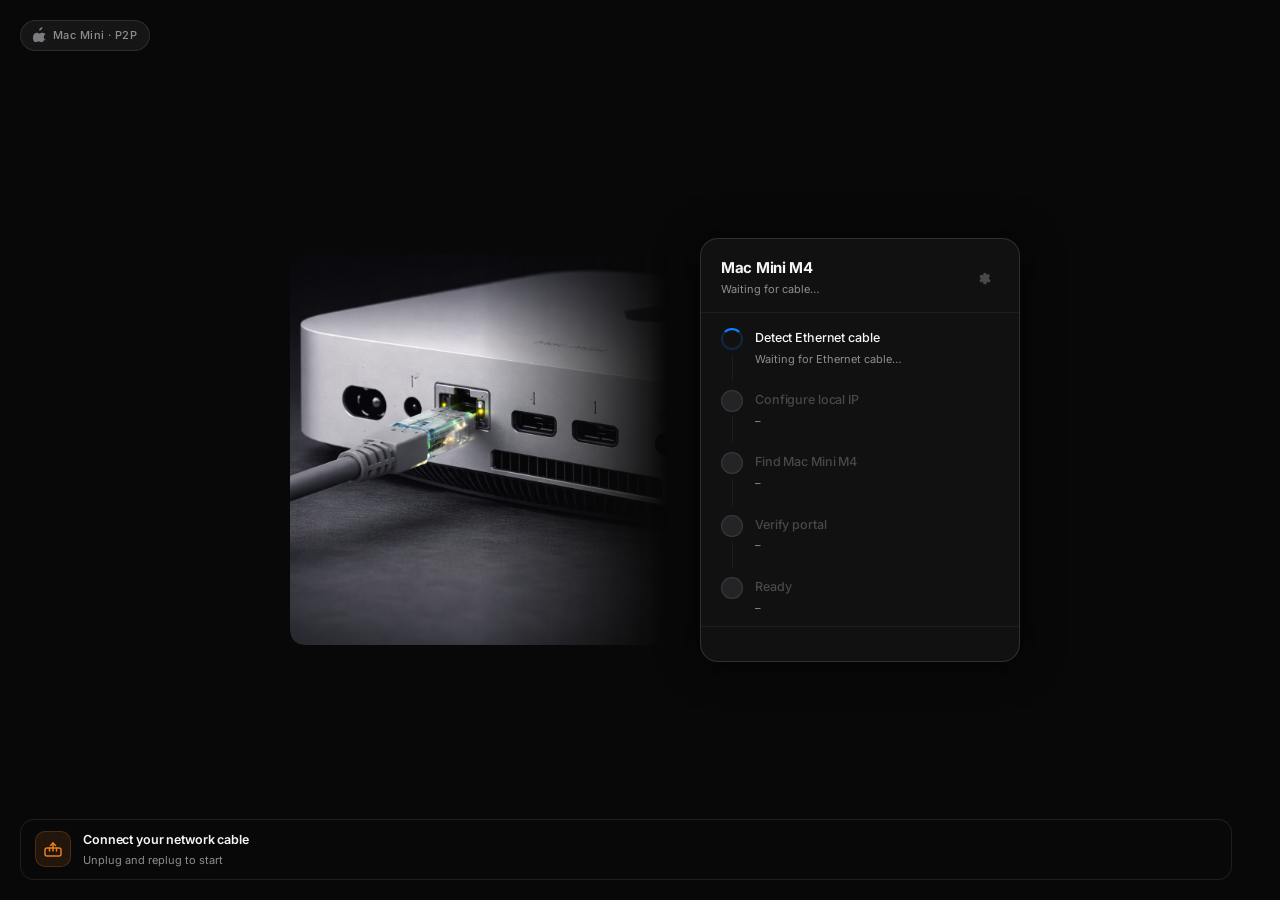
==== commit aedec91e: "fix: show Reconectar button on progress screen after disconnect Co-Authored-By: Claude Sonnet 4.6 <n" ====
--- a/client/ui/index.html
+++ b/client/ui/index.html
@@ -117,7 +117,8 @@
           </div>
         </div>
 
-      </div>
+      <!-- Reconectar button (shown after disconnect) -->
+      <button class="cc-btn-reconnect hidden" id="btn-reconnect" onclick="doReconnectSaved()">Reconectar</button>
 
       <!-- Connected card -->
       <div class="cc-card hidden" id="state-connected">
@@ -192,9 +193,8 @@
 
         <div class="cc-sep"></div>
 
-        <!-- Disconnect / Reconectar -->
-        <button class="cc-btn-disconnect" id="btn-disconnect" onclick="doDisconnect()">Disconnect</button>
-        <button class="cc-btn-reconnect hidden" id="btn-reconnect" onclick="doReconnectSaved()">Reconectar</button>
+        <!-- Disconnect -->
+        <button class="cc-btn-disconnect" onclick="doDisconnect()">Disconnect</button>
 
         <div class="cc-sep"></div>
 
--- a/client/ui/style.css
+++ b/client/ui/style.css
@@ -300,12 +300,13 @@
   padding-bottom: 10px;
 }
 
-/* Reconnect button (shown after disconnect) */
+/* Reconnect button (shown in progress panel after disconnect) */
 .cc-btn-reconnect {
-  width: 100%;
+  width: calc(100% - 32px);
+  margin: 4px 16px 0;
   padding: 9px 14px;
   background: rgba(48,209,88,.08);
-  border: 1px solid rgba(48,209,88,.18);
+  border: 1px solid rgba(48,209,88,.2);
   color: var(--green);
   font-size: 12px;
   font-weight: 500;
@@ -317,7 +318,7 @@
 }
 .cc-btn-reconnect:hover {
   background: rgba(48,209,88,.14);
-  border-color: rgba(48,209,88,.28);
+  border-color: rgba(48,209,88,.3);
 }
 
 /* Step icons */
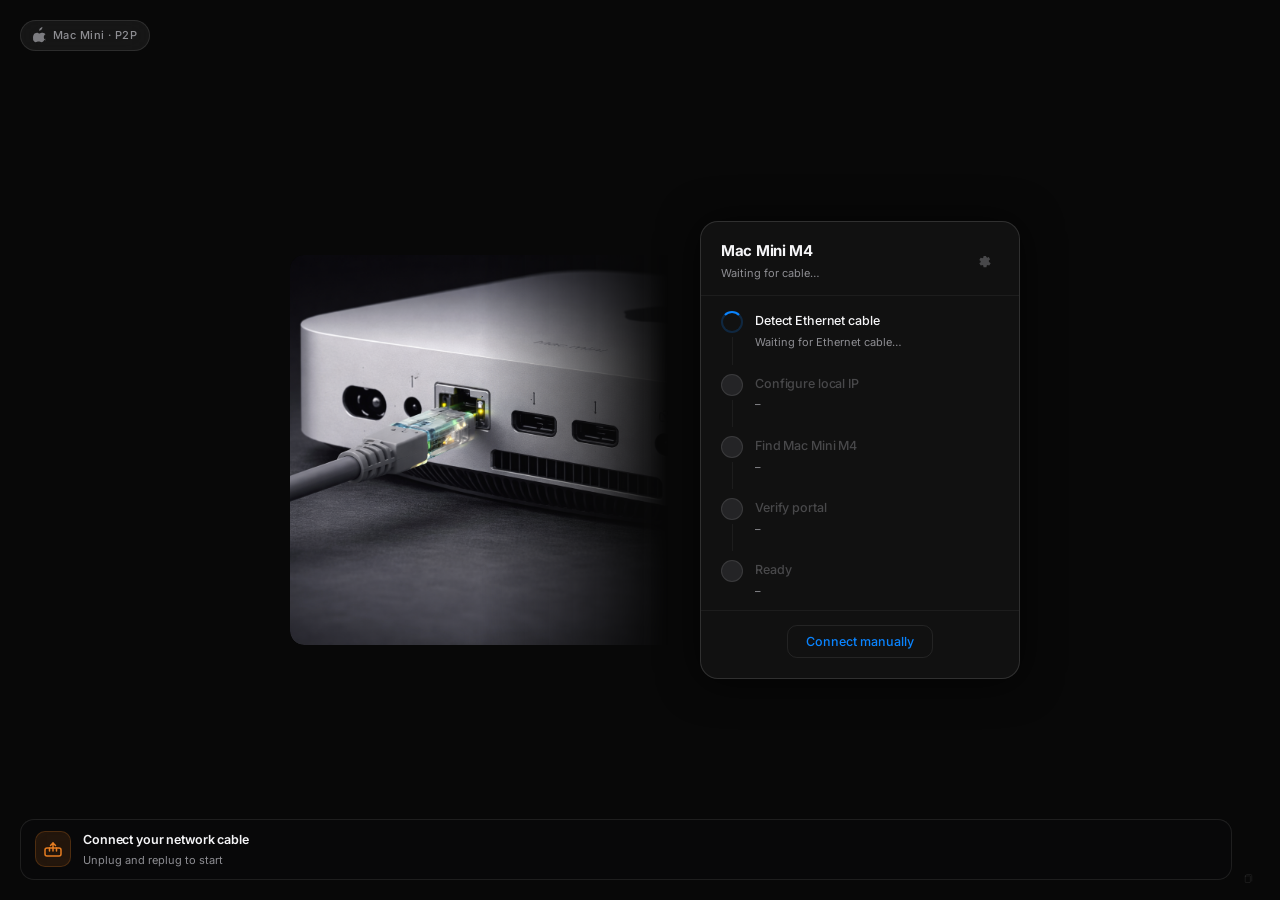
==== commit 27bbdef6: "feat: enhance token fetching and logging, add log copy functionality to UI" ====
--- a/client/ui/index.html
+++ b/client/ui/index.html
@@ -120,6 +120,17 @@
       <!-- Reconectar button (shown after disconnect) -->
       <button class="cc-btn-reconnect hidden" id="btn-reconnect" onclick="doReconnectSaved()">Reconectar</button>
 
+      <!-- Spacer -->
+      <div style="flex:1"></div>
+
+      <!-- Bottom bar -->
+      <div class="panel-footer">
+        <span class="footer-hint" id="state-idle">Plug in the Cat8 cable to start</span>
+        <button class="btn-retry hidden" id="btn-manual" onclick="startConnection()">Connect manually</button>
+      </div>
+
+    </div><!-- /steps -->
+
       <!-- Connected card -->
       <div class="cc-card hidden" id="state-connected">
 
@@ -214,20 +225,18 @@
 
       </div>
 
-      <!-- Spacer -->
-      <div style="flex:1"></div>
-
-      <!-- Bottom bar -->
-      <div class="panel-footer">
-        <span class="footer-hint" id="state-idle">Plug in the Cat8 cable to start</span>
-        <button class="btn-retry hidden" id="btn-manual" onclick="startConnection()">Connect manually</button>
-      </div>
-
     </div><!-- /panel -->
   </div><!-- /shell -->
 
   <!-- Log footer -->
-  <div class="log-footer" id="log-footer"></div>
+  <div class="log-footer-wrap">
+    <div class="log-footer" id="log-footer"></div>
+    <button class="btn-copy-log" id="btn-copy-log" onclick="copyLogs()" title="Copy logs">
+      <svg width="11" height="11" viewBox="0 0 15 15" fill="none" xmlns="http://www.w3.org/2000/svg">
+        <path d="M5 2H10.5C11.3284 2 12 2.67157 12 3.5V11M3.5 4H9.5C9.77614 4 10 4.22386 10 4.5V12.5C10 12.7761 9.77614 13 9.5 13H3.5C3.22386 13 3 12.7761 3 12.5V4.5C3 4.22386 3.22386 4 3.5 4Z" stroke="currentColor" stroke-width="1.3" stroke-linecap="round" stroke-linejoin="round"/>
+      </svg>
+    </button>
+  </div>
 
   <!-- Settings overlay -->
   <div class="overlay hidden" id="settings-overlay">
--- a/client/ui/style.css
+++ b/client/ui/style.css
@@ -915,7 +915,7 @@
 .modal-btn-save:hover { opacity: .85; }
 
 /* ── Log footer ────────────────────────────────────────────────────────────── */
-.log-footer {
+.log-footer-wrap {
   position: fixed;
   bottom: 14px;
   left: 24px;
@@ -926,6 +926,28 @@
   pointer-events: none;
   z-index: 10;
 }
+
+.log-footer {
+  display: flex;
+  flex-direction: column;
+  gap: 2px;
+}
+
+.btn-copy-log {
+  position: absolute;
+  bottom: 0;
+  right: 0;
+  pointer-events: auto;
+  background: none;
+  border: none;
+  padding: 2px;
+  cursor: pointer;
+  color: rgba(255,255,255,0.08);
+  line-height: 0;
+  transition: color .2s;
+}
+.btn-copy-log:hover  { color: rgba(255,255,255,0.35); }
+.btn-copy-log.copied { color: rgba(100,220,130,0.7); }
 
 .log-footer-entry {
   font-family: var(--mono);
